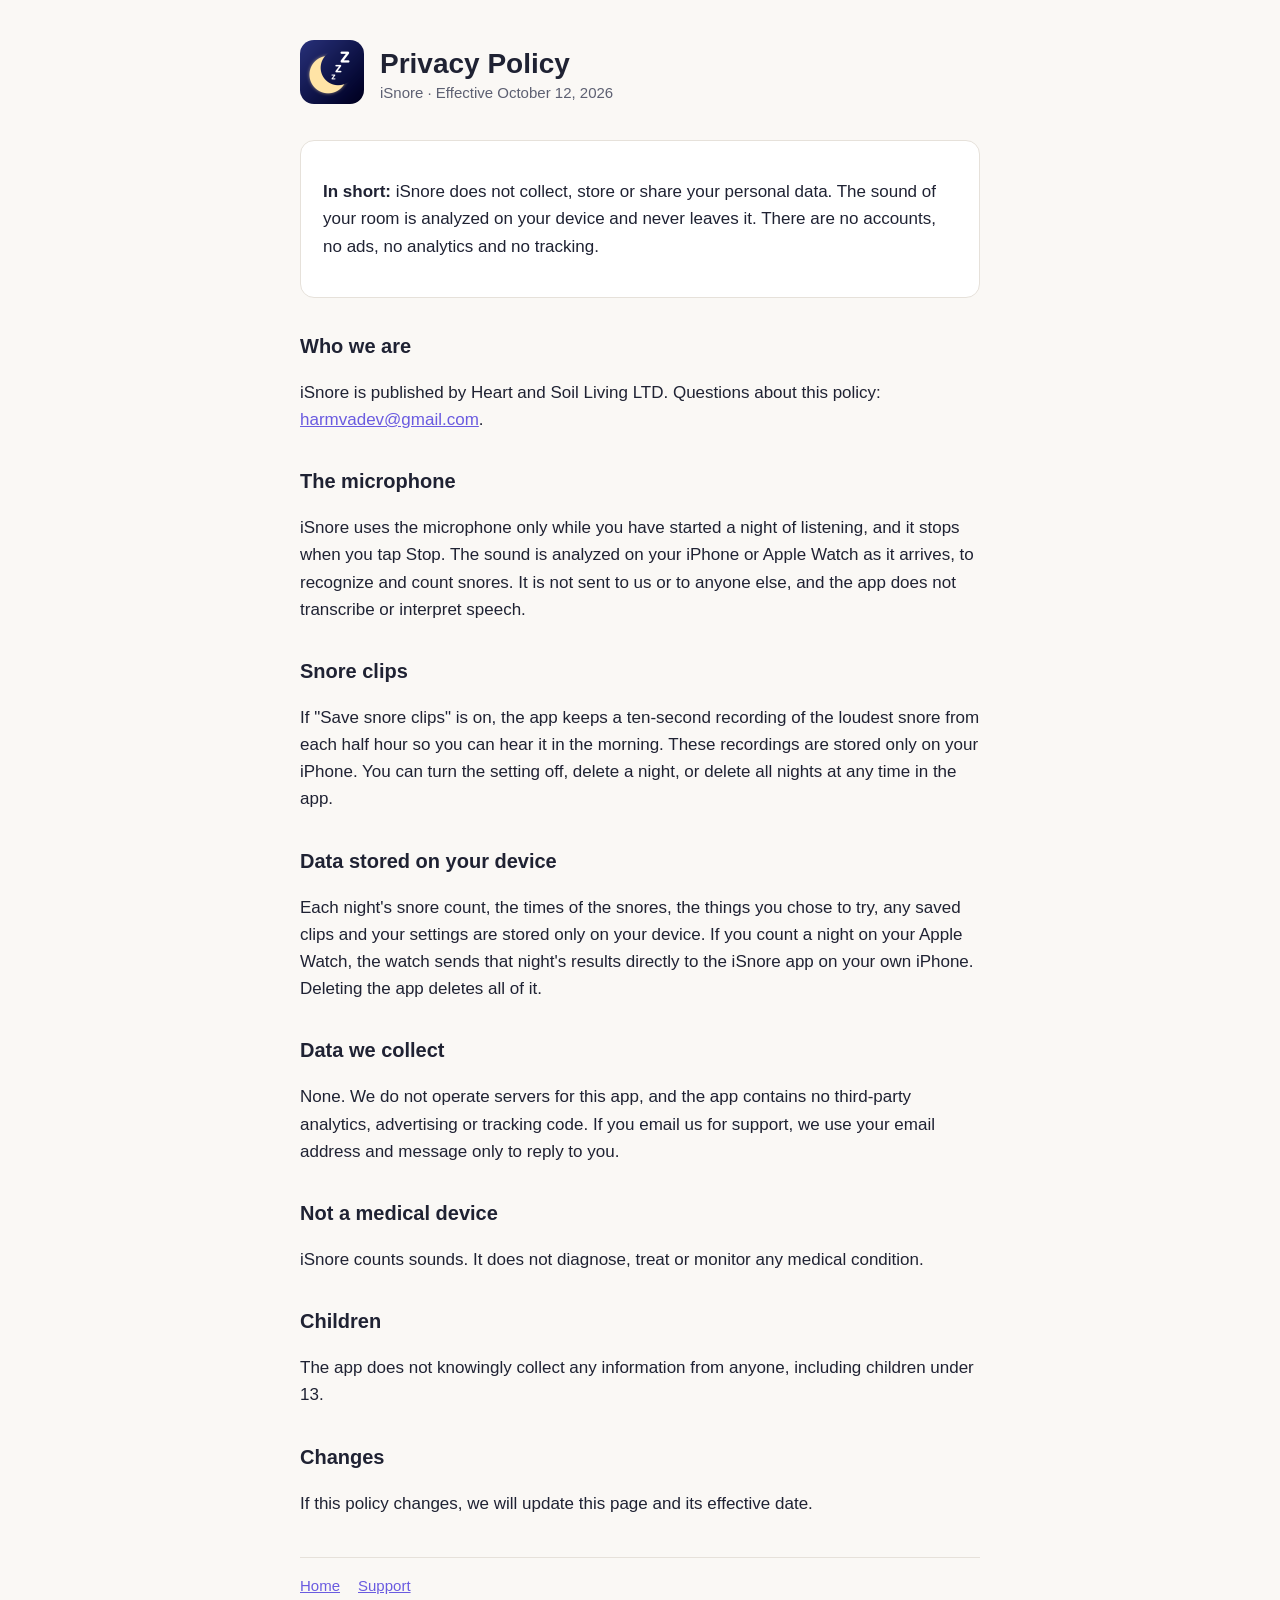
==== privacy.html @ 47a3edfd "iSnore site: home, privacy policy, support Co-Authored-By: Claude Opus 5.5 <noreply@anthropic.com>" ====
<!doctype html>
<html lang="en"><head><meta charset="utf-8"><meta name="viewport" content="width=device-width, initial-scale=1">
<title>iSnore Privacy Policy</title><link rel="icon" href="icon.png"><link rel="stylesheet" href="style.css"></head>
<body><main>
<header><a href="index.html"><img src="icon.png" alt="iSnore"></a><div><h1>Privacy Policy</h1><div class="muted">iSnore · Effective October 12, 2026</div></div></header>
<div class="card"><p><strong>In short:</strong> iSnore does not collect, store or share your personal data. The sound of your room is analyzed on your device and never leaves it. There are no accounts, no ads, no analytics and no tracking.</p></div>

<h2>Who we are</h2>
<p>iSnore is published by Heart and Soil Living LTD. Questions about this policy: <a href="mailto:harmvadev@gmail.com">harmvadev@gmail.com</a>.</p>

<h2>The microphone</h2>
<p>iSnore uses the microphone only while you have started a night of listening, and it stops when you tap Stop. The sound is analyzed on your iPhone or Apple Watch as it arrives, to recognize and count snores. It is not sent to us or to anyone else, and the app does not transcribe or interpret speech.</p>

<h2>Snore clips</h2>
<p>If "Save snore clips" is on, the app keeps a ten-second recording of the loudest snore from each half hour so you can hear it in the morning. These recordings are stored only on your iPhone. You can turn the setting off, delete a night, or delete all nights at any time in the app.</p>

<h2>Data stored on your device</h2>
<p>Each night's snore count, the times of the snores, the things you chose to try, any saved clips and your settings are stored only on your device. If you count a night on your Apple Watch, the watch sends that night's results directly to the iSnore app on your own iPhone. Deleting the app deletes all of it.</p>

<h2>Data we collect</h2>
<p>None. We do not operate servers for this app, and the app contains no third-party analytics, advertising or tracking code. If you email us for support, we use your email address and message only to reply to you.</p>

<h2>Not a medical device</h2>
<p>iSnore counts sounds. It does not diagnose, treat or monitor any medical condition.</p>

<h2>Children</h2>
<p>The app does not knowingly collect any information from anyone, including children under 13.</p>

<h2>Changes</h2>
<p>If this policy changes, we will update this page and its effective date.</p>
<nav><a href="index.html">Home</a><a href="support.html">Support</a></nav>
</main></body></html>
---- style.css ----
:root { --bg:#faf8f5; --fg:#1f2233; --muted:#5d6072; --accent:#6a5be0; --card:#fff; --line:#e6e1da; }
@media (prefers-color-scheme: dark) { :root { --bg:#16182a; --fg:#eceaf2; --muted:#a4a6b8; --card:#1f2236; --line:#2e3150; } }
* { box-sizing: border-box; }
body { margin:0; background:var(--bg); color:var(--fg); font:17px/1.6 -apple-system, BlinkMacSystemFont, "Segoe UI", Roboto, sans-serif; }
main { max-width: 720px; margin: 0 auto; padding: 40px 20px 64px; }
header { display:flex; align-items:center; gap:16px; margin-bottom:28px; }
header img { width:64px; height:64px; border-radius:14px; }
header a { color:inherit; text-decoration:none; }
h1 { font-size:28px; margin:0; line-height:1.2; }
h2 { font-size:20px; margin:32px 0 8px; }
p, li { color:var(--fg); }
.muted { color:var(--muted); font-size:15px; }
a { color:var(--accent); }
.card { background:var(--card); border:1px solid var(--line); border-radius:14px; padding:20px 22px; margin:18px 0; }
nav { margin-top:40px; padding-top:16px; border-top:1px solid var(--line); font-size:15px; }
nav a { margin-right:18px; }
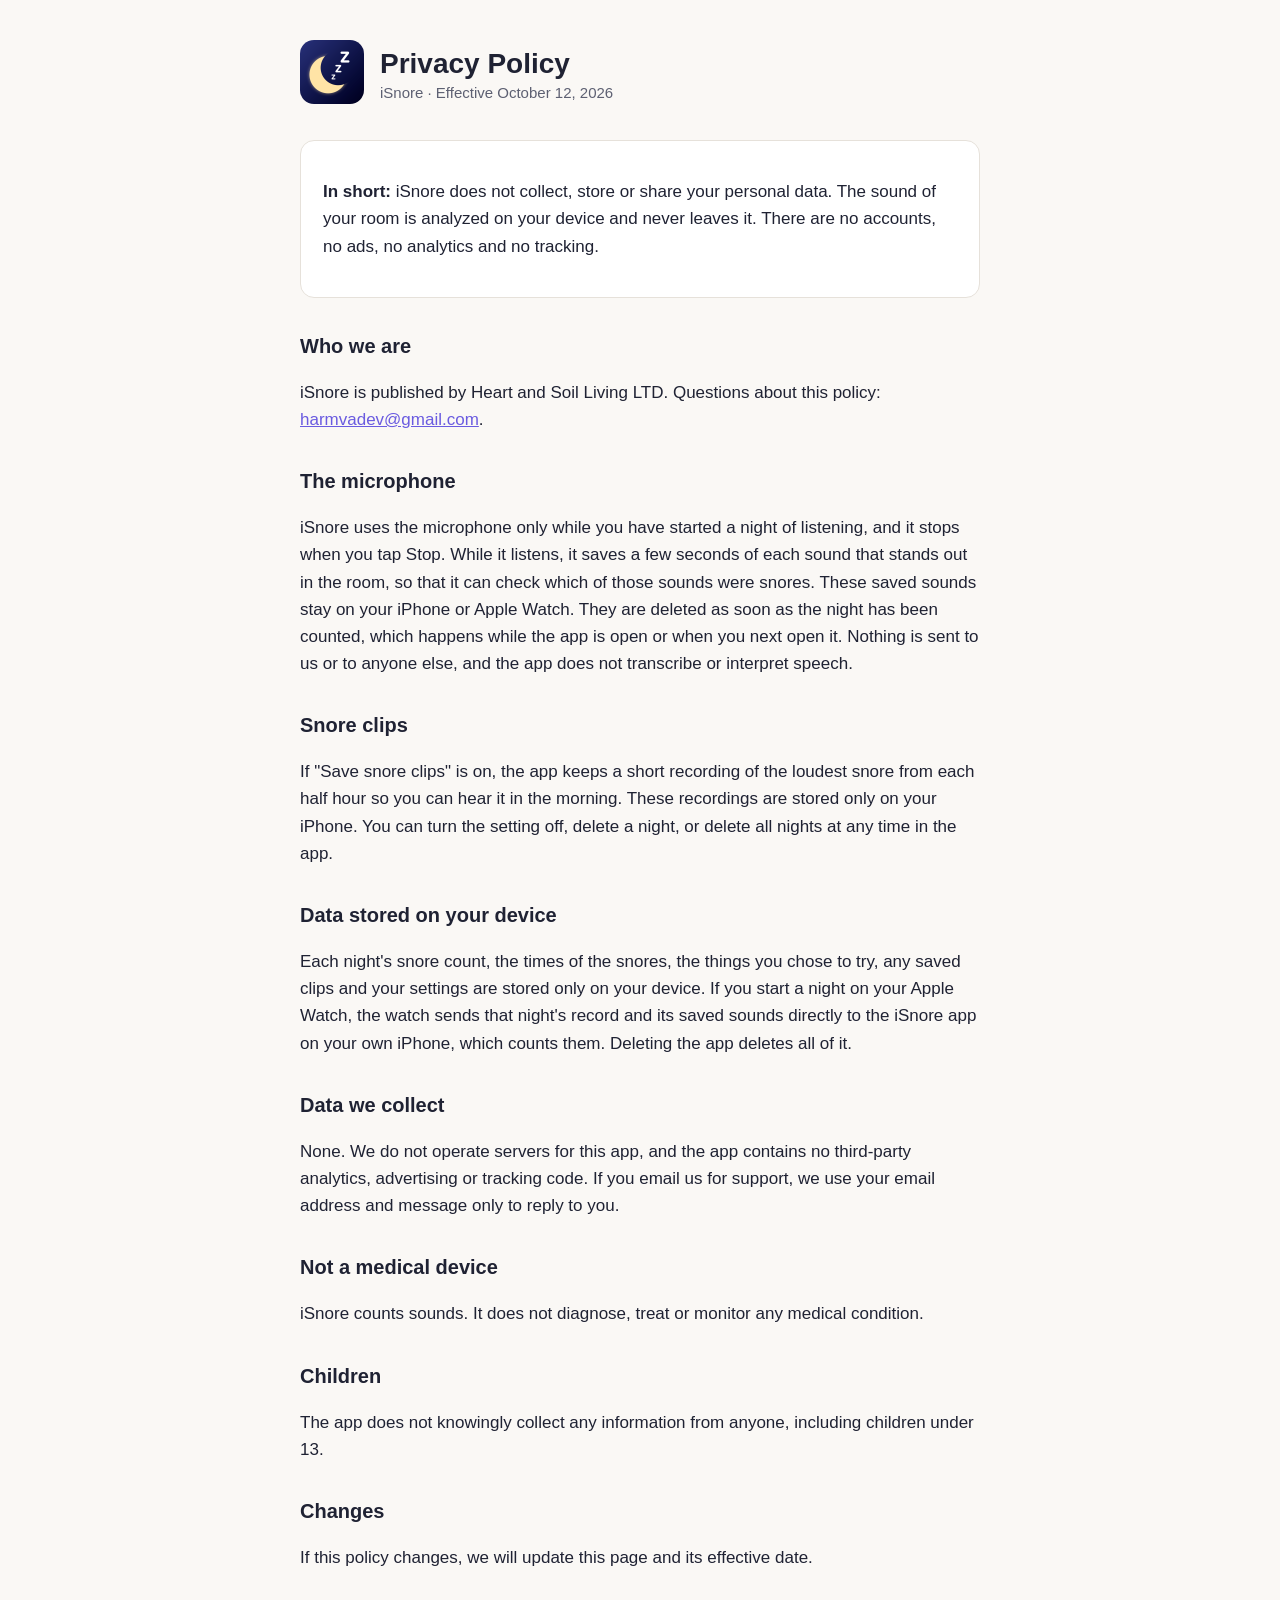
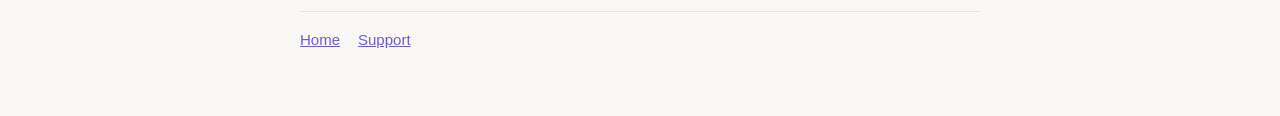
==== commit f6a2230b: "Describe how sounds are saved overnight and counted when the app is open Co-Authored-By: Claude Opus" ====
--- a/privacy.html
+++ b/privacy.html
@@ -9,13 +9,13 @@
 <p>iSnore is published by Heart and Soil Living LTD. Questions about this policy: <a href="mailto:harmvadev@gmail.com">harmvadev@gmail.com</a>.</p>
 
 <h2>The microphone</h2>
-<p>iSnore uses the microphone only while you have started a night of listening, and it stops when you tap Stop. The sound is analyzed on your iPhone or Apple Watch as it arrives, to recognize and count snores. It is not sent to us or to anyone else, and the app does not transcribe or interpret speech.</p>
+<p>iSnore uses the microphone only while you have started a night of listening, and it stops when you tap Stop. While it listens, it saves a few seconds of each sound that stands out in the room, so that it can check which of those sounds were snores. These saved sounds stay on your iPhone or Apple Watch. They are deleted as soon as the night has been counted, which happens while the app is open or when you next open it. Nothing is sent to us or to anyone else, and the app does not transcribe or interpret speech.</p>
 
 <h2>Snore clips</h2>
-<p>If "Save snore clips" is on, the app keeps a ten-second recording of the loudest snore from each half hour so you can hear it in the morning. These recordings are stored only on your iPhone. You can turn the setting off, delete a night, or delete all nights at any time in the app.</p>
+<p>If "Save snore clips" is on, the app keeps a short recording of the loudest snore from each half hour so you can hear it in the morning. These recordings are stored only on your iPhone. You can turn the setting off, delete a night, or delete all nights at any time in the app.</p>
 
 <h2>Data stored on your device</h2>
-<p>Each night's snore count, the times of the snores, the things you chose to try, any saved clips and your settings are stored only on your device. If you count a night on your Apple Watch, the watch sends that night's results directly to the iSnore app on your own iPhone. Deleting the app deletes all of it.</p>
+<p>Each night's snore count, the times of the snores, the things you chose to try, any saved clips and your settings are stored only on your device. If you start a night on your Apple Watch, the watch sends that night's record and its saved sounds directly to the iSnore app on your own iPhone, which counts them. Deleting the app deletes all of it.</p>
 
 <h2>Data we collect</h2>
 <p>None. We do not operate servers for this app, and the app contains no third-party analytics, advertising or tracking code. If you email us for support, we use your email address and message only to reply to you.</p>
--- a/style.css
+++ b/style.css
@@ -14,3 +14,5 @@
 .card { background:var(--card); border:1px solid var(--line); border-radius:14px; padding:20px 22px; margin:18px 0; }
 nav { margin-top:40px; padding-top:16px; border-top:1px solid var(--line); font-size:15px; }
 nav a { margin-right:18px; }
+.shots { display:flex; gap:12px; margin:24px 0; }
+.shots img { width:0; flex:1; border-radius:18px; border:1px solid var(--line); }
